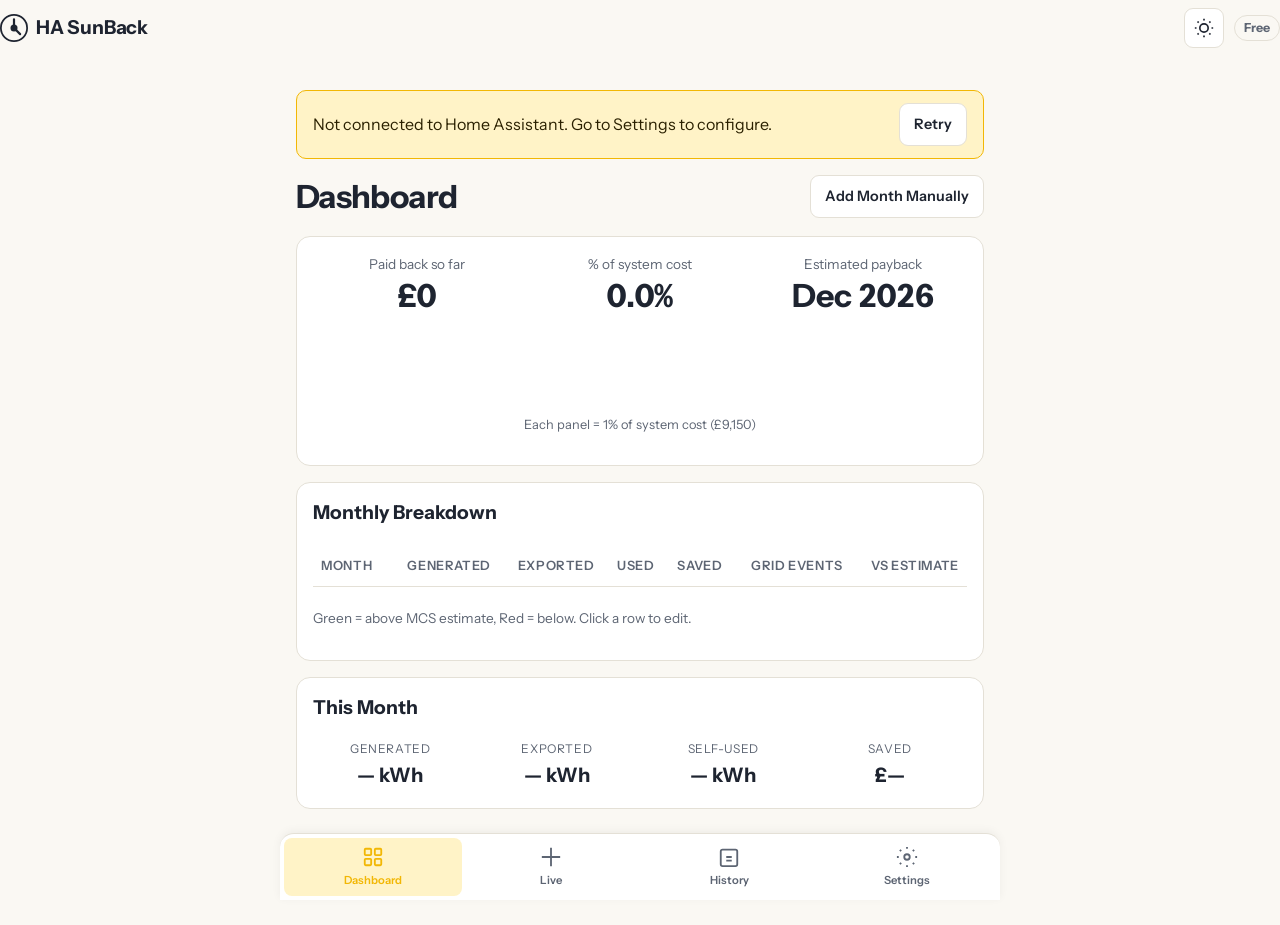
==== index.html @ 03e274e6 "Initial commit: HA SunBack dashboard - local solar payback tracker for Home Assistant" ====
<!DOCTYPE html>
<html lang="en">
<head>
  <meta charset="UTF-8">
  <meta name="viewport" content="width=device-width, initial-scale=1, viewport-fit=cover">
  <meta name="description" content="Local solar payback dashboard for Home Assistant">
  <meta name="theme-color" content="#1C2B4A">
  <title>HA SunBack — Solar Payback Dashboard</title>

  <!-- Font: Instrument Sans via Google Fonts -->
  <link rel="preconnect" href="https://fonts.googleapis.com">
  <link rel="preconnect" href="https://fonts.gstatic.com" crossorigin>
  <link href="https://fonts.googleapis.com/css2?family=Instrument+Sans:wght@400;600;700&display=swap" rel="stylesheet">

  <!-- Theme script: runs in <head> before paint -->
  <script src="theme.js"></script>

  <!-- Styles -->
  <link rel="stylesheet" href="styles.css">
</head>
<body>
  <!-- Header -->
  <header class="top" role="banner">
    <a href="/" class="brand" aria-label="HA SunBack home">
      <svg class="brand-icon" viewBox="0 0 32 32" fill="none" aria-hidden="true">
        <circle cx="16" cy="16" r="15" stroke="currentColor" stroke-width="2"/>
        <path d="M16 6v10l7 7" stroke="currentColor" stroke-width="2.5" stroke-linecap="round" stroke-linejoin="round"/>
        <circle cx="16" cy="16" r="4" fill="currentColor"/>
      </svg>
      <span>HA SunBack</span>
    </a>
    <div class="top-right">
      <button id="themeBtn" class="theme-btn" aria-label="Switch to dark theme" aria-pressed="false" type="button">
        <svg class="i-sun" viewBox="0 0 24 24" fill="none" stroke="currentColor" stroke-width="2" aria-hidden="true"><circle cx="12" cy="12" r="5"/><path d="M12 1v2M12 21v2M4.22 4.22l1.42 1.42M18.36 18.36l1.42 1.42M1 12h2M21 12h2M4.22 19.78l1.42-1.42M18.36 5.64l1.42-1.42"/></svg>
        <svg class="i-moon" viewBox="0 0 24 24" fill="none" stroke="currentColor" stroke-width="2" aria-hidden="true" style="display:none"><path d="M21 12.79A9 9 0 1 1 11.21 3 7 7 0 0 0 21 12.79z"/></svg>
      </button>
      <span class="plan" id="planBadge">Free</span>
    </div>
  </header>

  <main>
    <!-- Connection status banner -->
    <div id="connBanner" class="conn-banner" hidden>
      <span id="connStatus">Connecting to Home Assistant…</span>
      <button id="retryBtn" class="btn-secondary" type="button">Retry</button>
    </div>

    <!-- Overview / Dashboard -->
    <section id="view-overview" class="view" aria-labelledby="overview-title">
      <header class="view-header">
        <h1 id="overview-title">Dashboard</h1>
        <div class="view-actions">
          <button id="btnAddMonth" class="btn-secondary" type="button">Add Month Manually</button>
        </div>
      </header>

      <!-- Payback Summary -->
      <div class="card payback-summary">
        <div class="summary-grid">
          <div class="summary-item">
            <p class="label muted">Paid back so far</p>
            <p class="value num" id="paidBackTotal">£0</p>
          </div>
          <div class="summary-item">
            <p class="label muted">% of system cost</p>
            <p class="value num" id="paidBackPct">0%</p>
          </div>
          <div class="summary-item">
            <p class="label muted">Estimated payback</p>
            <p class="value num" id="paybackDate">—</p>
          </div>
        </div>

        <!-- Panels Grid -->
        <div class="panel-grid-wrap">
          <div class="cells" id="panelsGrid" role="img" aria-label="Payback progress panels, each cell is 1% of system cost"></div>
          <p class="grid-caption muted">Each panel = 1% of system cost (£9,150)</p>
        </div>
      </div>

      <!-- Monthly Breakdown -->
      <section class="card" aria-labelledby="monthly-title">
        <h2 id="monthly-title">Monthly Breakdown</h2>
        <div class="table-wrap" id="monthlyTable">
          <table>
            <thead>
              <tr>
                <th scope="col">Month</th>
                <th scope="col">Generated</th>
                <th scope="col">Exported</th>
                <th scope="col">Used</th>
                <th scope="col">Saved</th>
                <th scope="col">Grid Events</th>
                <th scope="col">vs Estimate</th>
              </tr>
            </thead>
            <tbody id="monthlyBody"></tbody>
          </table>
        </div>
        <p class="muted" style="font-size:0.85rem; margin-top:8px;">Green = above MCS estimate, Red = below. Click a row to edit.</p>
      </section>

      <!-- Quick Stats -->
      <div class="card quick-stats">
        <h2>This Month</h2>
        <div class="stats-grid">
          <div class="stat">
            <span class="stat-label muted">Generated</span>
            <span class="stat-value num" id="statGen">— kWh</span>
          </div>
          <div class="stat">
            <span class="stat-label muted">Exported</span>
            <span class="stat-value num" id="statExp">— kWh</span>
          </div>
          <div class="stat">
            <span class="stat-label muted">Self-used</span>
            <span class="stat-value num" id="statUsed">— kWh</span>
          </div>
          <div class="stat">
            <span class="stat-label muted">Saved</span>
            <span class="stat-value num" id="statSaved">£—</span>
          </div>
        </div>
      </div>
    </section>

    <!-- Live View -->
    <section id="view-live" class="view" hidden aria-labelledby="live-title">
      <header class="view-header">
        <h1 id="live-title">Live Power Flow</h1>
      </header>
      <div class="card live-flow">
        <svg id="liveDiagram" viewBox="0 0 600 300" aria-label="Real-time power flow diagram"></svg>
        <div class="live-values">
          <div class="live-item">
            <span class="live-label muted">PV Generation</span>
            <span class="live-value num" id="livePV">— kW</span>
          </div>
          <div class="live-item">
            <span class="live-label muted">Battery</span>
            <span class="live-value num" id="liveBat">— kW</span>
          </div>
          <div class="live-item">
            <span class="live-label muted">Grid</span>
            <span class="live-value num" id="liveGrid">— kW</span>
          </div>
          <div class="live-item">
            <span class="live-label muted">House Load</span>
            <span class="live-value num" id="liveLoad">— kW</span>
          </div>
          <div class="live-item">
            <span class="live-label muted">Battery SoC</span>
            <span class="live-value num" id="liveSoc">—%</span>
          </div>
          <div class="live-item">
            <span class="live-label muted">Saving Now</span>
            <span class="live-value num" id="liveSaving">£—/h</span>
          </div>
        </div>
      </div>
    </section>

    <!-- History View -->
    <section id="view-history" class="view" hidden aria-labelledby="history-title">
      <header class="view-header">
        <h1 id="history-title">History</h1>
      </header>
      <div class="card">
        <h2>Yearly Summary</h2>
        <div id="yearlyCharts"></div>
      </div>
      <div class="card">
        <h2>Monthly Detail</h2>
        <div class="table-wrap" id="historyTable">
          <table>
            <thead>
              <tr>
                <th scope="col">Month</th>
                <th scope="col">Generated</th>
                <th scope="col">Exported</th>
                <th scope="col">Self-used</th>
                <th scope="col">Grid Import</th>
                <th scope="col">Battery Charged</th>
                <th scope="col">Battery Discharged</th>
                <th scope="col">Saved</th>
                <th scope="col">vs Estimate</th>
              </tr>
            </thead>
            <tbody id="historyBody"></tbody>
          </table>
        </div>
      </div>
    </section>

    <!-- Settings View -->
    <section id="view-settings" class="view" hidden aria-labelledby="settings-title">
      <header class="view-header">
        <h1 id="settings-title">Settings</h1>
      </header>

      <!-- System Config -->
      <section class="card" aria-labelledby="sys-title">
        <h2 id="sys-title">System Configuration</h2>
        <form id="formSystem" class="form-grid">
          <div class="form-field">
            <label for="sysCost">System Cost (£)</label>
            <input type="number" id="sysCost" name="cost" step="100" min="0" required>
          </div>
          <div class="form-field">
            <label for="sysInstall">Install Date</label>
            <input type="date" id="sysInstall" name="install" required>
          </div>
          <div class="form-field">
            <label for="sysMcs">MCS Estimated Annual Generation (kWh/year)</label>
            <input type="number" id="sysMcs" name="mcs" step="10" min="0" required>
          </div>
          <div class="form-field">
            <label for="sysCapacity">System Capacity (kWp)</label>
            <input type="number" id="sysCapacity" name="capacity" step="0.1" min="0">
          </div>
          <button type="submit" class="btn-primary">Save System Config</button>
        </form>
      </section>

      <!-- Tariff History -->
      <section class="card" aria-labelledby="tariff-title">
        <h2 id="tariff-title">Tariff History</h2>
        <p class="muted">Add rate changes. Earlier months keep previous rates.</p>
        <form id="formTariff" class="form-grid" style="margin-bottom:16px;">
          <div class="form-field">
            <label for="tariffMonth">Start Month</label>
            <input type="month" id="tariffMonth" name="month" required>
          </div>
          <div class="form-field">
            <label for="tariffDay">Day Rate (p/kWh)</label>
            <input type="number" id="tariffDay" name="day" step="0.01" min="0" required>
          </div>
          <div class="form-field">
            <label for="tariffNight">Night Rate (p/kWh)</label>
            <input type="number" id="tariffNight" name="night" step="0.01" min="0">
          </div>
          <div class="form-field">
            <label for="tariffExport">Export Rate (p/kWh)</label>
            <input type="number" id="tariffExport" name="export" step="0.01" min="0">
          </div>
          <button type="submit" class="btn-primary">Add Rate Change</button>
        </form>
        <div id="tariffList"></div>
      </section>

      <!-- Grid Events (axle.energy) -->
      <section class="card" aria-labelledby="grid-title">
        <h2 id="grid-title">Grid Events (axle.energy)</h2>
        <p class="muted">Manual payments from grid balancing events.</p>
        <form id="formGridEvent" class="form-grid" style="margin-bottom:16px;">
          <div class="form-field">
            <label for="geDate">Payment Date</label>
            <input type="date" id="geDate" name="date" required>
          </div>
          <div class="form-field">
            <label for="geAmount">Earnings (£)</label>
            <input type="number" id="geAmount" name="amount" step="0.01" min="0" required>
          </div>
          <div class="form-field">
            <label for="geNotes">Notes (optional)</label>
            <input type="text" id="geNotes" name="notes" placeholder="e.g. Demand flexibility event">
          </div>
          <button type="submit" class="btn-primary">Add Grid Event</button>
        </form>
        <div id="gridEventList"></div>
      </section>

      <!-- HA Connection -->
      <section class="card" aria-labelledby="ha-title">
        <h2 id="ha-title">Home Assistant Connection</h2>
        <form id="formHA" class="form-grid">
          <div class="form-field">
            <label for="haUrl">HA URL</label>
            <input type="url" id="haUrl" name="url" placeholder="http://homeassistant.local:8123" required>
          </div>
          <div class="form-field">
            <label for="haToken">Long-Lived Access Token</label>
            <input type="password" id="haToken" name="token" placeholder="eyJhbGciOiJIUzI1NiIsInR5cCI6..." required>
          </div>
          <button type="submit" class="btn-primary">Test & Save Connection</button>
        </form>
        <p class="muted" style="font-size:0.85rem; margin-top:8px;">Token is stored locally in your browser only.</p>
      </section>

      <!-- Entity Mapping -->
      <section class="card" aria-labelledby="entity-title">
        <h2 id="entity-title">Entity Mapping</h2>
        <p class="muted">Map your HA entities. Most are auto-detected from Fox ESS Cloud.</p>
        <div id="entityMapping"></div>
      </section>

      <!-- Export -->
      <section class="card" aria-labelledby="export-title">
        <h2 id="export-title">Export Data</h2>
        <div style="display:flex; gap:12px; flex-wrap:wrap;">
          <button id="btnExportPDF" class="btn-secondary" type="button">PDF Report</button>
          <button id="btnExportExcel" class="btn-secondary" type="button">Excel (.xlsx)</button>
          <button id="btnExportCSV" class="btn-secondary" type="button">CSV</button>
        </div>
      </section>

      <!-- Danger Zone -->
      <section class="card danger-zone" aria-labelledby="danger-title">
        <h2 id="danger-title">Danger Zone</h2>
        <button id="btnClearAll" class="btn-danger" type="button">Clear All Local Data</button>
        <p class="muted" style="font-size:0.85rem; margin-top:8px;">Removes all settings, tariff history, grid events, and cached monthly data. Cannot be undone.</p>
      </section>
    </section>
  </main>

  <!-- Navigation -->
  <nav class="bottom-nav" role="navigation" aria-label="Main navigation">
    <a href="#overview" class="nav-item active" data-view="overview">
      <svg viewBox="0 0 24 24" fill="none" stroke="currentColor" stroke-width="2" aria-hidden="true"><rect x="3" y="3" width="7" height="7" rx="1"/><rect x="14" y="3" width="7" height="7" rx="1"/><rect x="3" y="14" width="7" height="7" rx="1"/><rect x="14" y="14" width="7" height="7" rx="1"/></svg>
      <span>Dashboard</span>
    </a>
    <a href="#live" class="nav-item" data-view="live">
      <svg viewBox="0 0 24 24" fill="none" stroke="currentColor" stroke-width="2" aria-hidden="true"><path d="M12 2v10M12 22v-10M2 12h10M22 12h-10"/></svg>
      <span>Live</span>
    </a>
    <a href="#history" class="nav-item" data-view="history">
      <svg viewBox="0 0 24 24" fill="none" stroke="currentColor" stroke-width="2" aria-hidden="true"><rect x="3" y="4" width="18" height="18" rx="2"/><path d="M9 12h6M9 16h6"/></svg>
      <span>History</span>
    </a>
    <a href="#settings" class="nav-item" data-view="settings">
      <svg viewBox="0 0 24 24" fill="none" stroke="currentColor" stroke-width="2" aria-hidden="true"><circle cx="12" cy="12" r="3"/><path d="M12 1v2M12 21v2M4.22 4.22l1.42 1.42M18.36 18.36l1.42 1.42M1 12h2M21 12h2M4.22 19.78l1.42-1.42M18.36 5.64l1.42-1.42"/></svg>
      <span>Settings</span>
    </a>
  </nav>

  <!-- Modals -->
  <div id="modalOverlay" class="modal-overlay" hidden></div>
  <div id="modalAddMonth" class="modal" hidden role="dialog" aria-labelledby="modalAddMonthTitle" aria-modal="true">
    <header class="modal-header">
      <h2 id="modalAddMonthTitle">Add Monthly Figures</h2>
      <button class="modal-close" type="button" aria-label="Close">&times;</button>
    </header>
    <form id="formAddMonth" class="form-grid">
      <div class="form-field">
        <label for="amMonth">Month</label>
        <input type="month" id="amMonth" name="month" required>
      </div>
      <div class="form-field">
        <label for="amGen">Generated (kWh)</label>
        <input type="number" id="amGen" name="gen" step="0.1" min="0" required>
      </div>
      <div class="form-field">
        <label for="amExp">Exported (kWh)</label>
        <input type="number" id="amExp" name="exp" step="0.1" min="0" required>
      </div>
      <div class="form-field">
        <label for="amGrid">Grid Import (kWh)</label>
        <input type="number" id="amGrid" name="grid" step="0.1" min="0" required>
      </div>
      <div class="form-field">
        <label for="amBatChg">Battery Charged (kWh)</label>
        <input type="number" id="amBatChg" name="batchg" step="0.1" min="0">
      </div>
      <div class="form-field">
        <label for="amBatDis">Battery Discharged (kWh)</label>
        <input type="number" id="amBatDis" name="batdis" step="0.1" min="0">
      </div>
      <div class="form-actions">
        <button type="button" class="btn-secondary modal-cancel">Cancel</button>
        <button type="submit" class="btn-primary">Save</button>
      </div>
    </form>
  </div>

  <!-- Scripts -->
  <script type="module" src="js/app.js"></script>
</body>
</html>
---- styles.css ----
/* ==========================================================================
   HA SunBack — Design Tokens & Component Styles
   Based on SunBack.co.uk design system
   ========================================================================== */

/* --- Design tokens (light) --- */
:root {
  --paper: #FAF8F3;
  --surface: #FFFFFF;
  --ink: #1E2430;
  --muted: #5D6573;
  --line: #E4E0D6;
  --panel: #1C2B4A;
  --panel-line: #8FA3C4;
  --cell: #22365C;
  --sun: #F2B705;
  --sun-ink: #2A2000;
  --sun-soft: #FFF3C7;
  --export: #2F7A9E;
  --bad: #B3452C;
  --field: #FFFFFF;
  --good: #2E7D4F;
  --tag-new-bg: #DFF3E6;
  --tag-new: #1D6B3E;
  --tag-imp-bg: #E2EBFA;
  --tag-imp: #2B4F8F;
  --tag-fix-bg: #FBE9D0;
  --tag-fix: #8A5200;
  color-scheme: light;
}

/* --- Design tokens (dark) --- */
@media (prefers-color-scheme: dark) {
  :root:not([data-theme="light"]) {
    --paper: #12151B;
    --surface: #1A1F27;
    --ink: #E8EAEE;
    --muted: #A2A9B5;
    --line: #2C323D;
    --panel: #0E1A30;
    --panel-line: #4D6286;
    --cell: #1A2B4A;
    --sun: #F5C531;
    --sun-ink: #2A2000;
    --sun-soft: #3A3115;
    --export: #5BB0D6;
    --bad: #E07A62;
    --field: #141920;
    --good: #5BBF84;
    --tag-new-bg: #163A25;
    --tag-new: #8FE0AE;
    --tag-imp-bg: #1B2B48;
    --tag-imp: #A9C4F5;
    --tag-fix-bg: #3D2A10;
    --tag-fix: #F3C27A;
    color-scheme: dark;
  }
}

:root[data-theme="dark"] {
  --paper: #12151B;
  --surface: #1A1F27;
  --ink: #E8EAEE;
  --muted: #A2A9B5;
  --line: #2C323D;
  --panel: #0E1A30;
  --panel-line: #4D6286;
  --cell: #1A2B4A;
  --sun: #F5C531;
  --sun-ink: #2A2000;
  --sun-soft: #3A3115;
  --export: #5BB0D6;
  --bad: #E07A62;
  --field: #141920;
  --good: #5BBF84;
  --tag-new-bg: #163A25;
  --tag-new: #8FE0AE;
  --tag-imp-bg: #1B2B48;
  --tag-imp: #A9C4F5;
  --tag-fix-bg: #3D2A10;
  --tag-fix: #F3C27A;
  color-scheme: dark;
}

/* --- Reset & base --- */
:root {
  box-sizing: border-box;
  padding-top: env(safe-area-inset-top, 0px);
  padding-bottom: env(safe-area-inset-bottom, 0px);
}
html {
  scroll-padding-top: env(safe-area-inset-top, 0px);
}
*, ::before, ::after {
  box-sizing: inherit;
}
body {
  margin: 0;
  background: var(--paper);
  color: var(--ink);
  font-family: "Instrument Sans", system-ui, -apple-system, "Segoe UI", Roboto, Arial, sans-serif;
  font-size: 16px;
  line-height: 1.45;
  min-height: 100vh;
  display: flex;
  flex-direction: column;
}
main {
  max-width: 720px;
  margin: 0 auto;
  padding: 16px 16px 100px;
  flex: 1;
  width: 100%;
}
h1, h2, h3 {
  margin: 0;
  line-height: 1.15;
}
h1 { font-size: clamp(2rem, 8vw, 2.8rem); font-weight: 700; letter-spacing: -0.02em; line-height: 1.05; }
h2 { font-size: 1.2rem; font-weight: 700; margin-bottom: 10px; }
h3 { font-size: 1rem; font-weight: 600; margin-bottom: 8px; }
p { margin: 0 0 1em; }
a { color: var(--sun); text-decoration: none; }
a:hover { text-decoration: underline; }
button, input, select, textarea {
  font: inherit;
  color: inherit;
}
button { cursor: pointer; }
:focus-visible {
  outline: 3px solid var(--sun);
  outline-offset: 2px;
}
.muted { color: var(--muted); }
.num { font-variant-numeric: tabular-nums; }
.sr {
  position: absolute;
  width: 1px;
  height: 1px;
  overflow: hidden;
  clip: rect(0, 0, 0, 0);
  white-space: nowrap;
}
[hidden] { display: none !important; }

/* --- Header --- */
.top {
  display: flex;
  justify-content: space-between;
  align-items: center;
  gap: 12px;
  margin-bottom: 18px;
  padding: 8px 0;
}
.brand {
  display: flex;
  align-items: center;
  gap: 8px;
  font-weight: 700;
  font-size: 1.2rem;
  letter-spacing: -0.01em;
  text-decoration: none;
  color: var(--ink);
}
.brand:hover { text-decoration: none; }
.brand-icon { width: 28px; height: 28px; flex-shrink: 0; }
.top-right {
  display: flex;
  align-items: center;
  gap: 10px;
}

/* Theme button */
.theme-btn {
  display: inline-flex;
  align-items: center;
  justify-content: center;
  width: 40px;
  height: 40px;
  border-radius: 9px;
  border: 1.5px solid var(--line);
  background: var(--surface);
  color: var(--ink);
  transition: border-color 0.15s, background 0.15s;
}
.theme-btn:hover { border-color: var(--sun); }
.theme-btn:focus-visible { outline-offset: 2px; }
.theme-btn svg { width: 20px; height: 20px; }

/* Plan badge */
.plan {
  font-size: 0.78rem;
  font-weight: 700;
  padding: 3px 9px;
  border-radius: 999px;
  border: 1.5px solid var(--line);
  color: var(--muted);
  white-space: nowrap;
}
.plan.pro {
  border-color: var(--sun);
  color: var(--ink);
  background: var(--sun-soft);
}

/* Connection banner */
.conn-banner {
  display: flex;
  align-items: center;
  justify-content: space-between;
  gap: 12px;
  padding: 12px 16px;
  background: var(--sun-soft);
  border: 1px solid var(--sun);
  border-radius: 10px;
  margin-bottom: 16px;
  color: var(--sun-ink);
}
.conn-banner.error {
  background: #FEE2E2;
  border-color: var(--bad);
  color: #991B1B;
}

/* View header */
.view-header {
  display: flex;
  justify-content: space-between;
  align-items: center;
  gap: 12px;
  margin-bottom: 18px;
  flex-wrap: wrap;
}
.view-header h1 { font-size: clamp(1.5rem, 6vw, 2rem); }
.view-actions { display: flex; gap: 8px; }

/* Cards */
.card {
  background: var(--surface);
  border: 1px solid var(--line);
  border-radius: 14px;
  padding: 18px 16px;
  display: grid;
  gap: 14px;
  margin-bottom: 16px;
}

/* Buttons */
.btn-primary {
  appearance: none;
  border: none;
  border-radius: 9px;
  padding: 12px 16px;
  font-weight: 700;
  font-size: 1rem;
  background: var(--sun);
  color: var(--sun-ink);
  transition: filter 0.15s, transform 0.05s;
}
.btn-primary:hover { filter: brightness(1.05); }
.btn-primary:active { transform: scale(0.98); }
.btn-primary:focus-visible { outline-offset: 2px; }
.btn-primary:disabled { opacity: 0.6; cursor: not-allowed; }

.btn-secondary {
  appearance: none;
  border: 1.5px solid var(--line);
  border-radius: 9px;
  padding: 10px 14px;
  font-weight: 600;
  font-size: 0.9rem;
  background: var(--surface);
  color: var(--ink);
  transition: border-color 0.15s, background 0.15s;
}
.btn-secondary:hover { border-color: var(--sun); background: var(--sun-soft); }
.btn-secondary:focus-visible { outline-offset: 2px; }

.btn-danger {
  appearance: none;
  border: none;
  border-radius: 9px;
  padding: 10px 14px;
  font-weight: 600;
  font-size: 0.9rem;
  background: var(--bad);
  color: white;
  transition: filter 0.15s;
}
.btn-danger:hover { filter: brightness(1.1); }
.btn-danger:focus-visible { outline-offset: 2px; }

/* Form grid */
.form-grid {
  display: grid;
  gap: 12px;
  grid-template-columns: repeat(auto-fit, minmax(200px, 1fr));
  align-items: end;
}
.form-field {
  display: grid;
  gap: 6px;
}
.form-field label {
  font-size: 0.85rem;
  font-weight: 600;
  color: var(--muted);
}
.form-field input,
.form-field select {
  padding: 10px 12px;
  border: 1.5px solid var(--line);
  border-radius: 9px;
  background: var(--field);
  color: var(--ink);
  font-size: 1rem;
}
.form-field input:focus,
.form-field select:focus {
  border-color: var(--sun);
  outline: none;
}
.form-actions {
  display: flex;
  gap: 8px;
  justify-content: flex-end;
  grid-column: 1 / -1;
}

/* Payback Summary */
.payback-summary { gap: 18px; }
.summary-grid {
  display: grid;
  grid-template-columns: repeat(3, 1fr);
  gap: 16px;
  text-align: center;
}
.summary-item .label {
  font-size: 0.85rem;
  margin-bottom: 4px;
}
.summary-item .value {
  font-size: clamp(1.5rem, 5vw, 2rem);
  font-weight: 700;
  line-height: 1.1;
}
.summary-item .value.positive { color: var(--good); }
.summary-item .value.negative { color: var(--bad); }

/* Panels Grid */
.panel-grid-wrap { text-align: center; }
.cells {
  display: inline-grid;
  grid-template-columns: repeat(10, minmax(0, 1fr));
  gap: 3px;
  max-width: 100%;
}
.cells i {
  aspect-ratio: 1.6 / 1;
  border-radius: 2px;
  background: var(--cell);
  transition: background 0.15s ease;
  position: relative;
}
.cells i::after {
  content: "";
  position: absolute;
  inset: 0;
  border-radius: 2px;
  background: var(--sun);
  transform: scaleY(0);
  transform-origin: bottom;
  transition: transform 0.3s ease;
}
.cells i.filled::after { transform: scaleY(1); }
.grid-caption { margin-top: 8px; font-size: 0.8rem; }

/* Monthly Table */
.table-wrap { overflow-x: auto; }
table { width: 100%; border-collapse: collapse; font-size: 0.9rem; }
th, td { padding: 10px 8px; text-align: right; border-bottom: 1px solid var(--line); }
th:first-child, td:first-child { text-align: left; }
th { font-weight: 600; color: var(--muted); font-size: 0.8rem; text-transform: uppercase; letter-spacing: 0.05em; }
tbody tr:hover { background: var(--paper); }
.positive { color: var(--good); }
.negative { color: var(--bad); }
.neutral { color: var(--muted); }

/* Quick Stats */
.quick-stats { gap: 12px; }
.stats-grid {
  display: grid;
  grid-template-columns: repeat(4, 1fr);
  gap: 12px;
}
.stat { text-align: center; }
.stat-label { display: block; font-size: 0.75rem; text-transform: uppercase; letter-spacing: 0.05em; margin-bottom: 4px; }
.stat-value { font-size: 1.25rem; font-weight: 700; }

/* Live View */
.live-flow { gap: 16px; }
#liveDiagram { width: 100%; height: auto; max-height: 280px; }
.live-values {
  display: grid;
  grid-template-columns: repeat(auto-fit, minmax(140px, 1fr));
  gap: 12px;
}
.live-item { text-align: center; padding: 12px; background: var(--paper); border-radius: 10px; border: 1px solid var(--line); }
.live-label { display: block; font-size: 0.75rem; text-transform: uppercase; letter-spacing: 0.05em; margin-bottom: 4px; }
.live-value { font-size: 1.5rem; font-weight: 700; }

/* Tariff List */
.tariff-item {
  display: flex;
  align-items: center;
  justify-content: space-between;
  gap: 12px;
  padding: 10px 12px;
  background: var(--paper);
  border: 1px solid var(--line);
  border-radius: 8px;
  margin-bottom: 8px;
  flex-wrap: wrap;
}
.tariff-info { display: flex; flex-wrap: wrap; gap: 16px; font-size: 0.9rem; }
.tariff-info span { display: flex; align-items: center; gap: 4px; }
.tariff-actions { display: flex; gap: 8px; }

/* Grid Event List */
.ge-item {
  display: flex;
  align-items: center;
  justify-content: space-between;
  gap: 12px;
  padding: 10px 12px;
  background: var(--paper);
  border: 1px solid var(--line);
  border-radius: 8px;
  margin-bottom: 8px;
  flex-wrap: wrap;
}
.ge-info { display: flex; flex-wrap: wrap; gap: 16px; font-size: 0.9rem; }
.ge-actions { display: flex; gap: 8px; }

/* Entity Mapping */
.entity-row {
  display: grid;
  grid-template-columns: 1fr 2fr;
  gap: 12px;
  padding: 8px 0;
  border-bottom: 1px solid var(--line);
  align-items: center;
}
.entity-row:last-child { border-bottom: none; }
.entity-label { font-size: 0.9rem; color: var(--muted); }
.entity-input { font-family: monospace; font-size: 0.85rem; }

/* Bottom Nav */
.bottom-nav {
  position: fixed;
  bottom: 0;
  left: 0;
  right: 0;
  max-width: 720px;
  margin: 0 auto;
  display: flex;
  background: var(--surface);
  border-top: 1px solid var(--line);
  padding: 4px;
  border-radius: 14px 14px 0 0;
  box-shadow: 0 -2px 10px rgba(0,0,0,0.05);
  z-index: 100;
}
.nav-item {
  flex: 1;
  display: flex;
  flex-direction: column;
  align-items: center;
  gap: 4px;
  padding: 8px 4px;
  color: var(--muted);
  text-decoration: none;
  font-size: 0.7rem;
  font-weight: 600;
  border-radius: 8px;
  transition: color 0.15s, background 0.15s;
}
.nav-item:hover, .nav-item.active { color: var(--sun); background: var(--sun-soft); text-decoration: none; }
.nav-item svg { width: 22px; height: 22px; }

/* Modals */
.modal-overlay {
  position: fixed;
  inset: 0;
  background: rgba(0,0,0,0.4);
  z-index: 200;
  display: flex;
  align-items: center;
  justify-content: center;
  padding: 16px;
}
.modal {
  position: relative;
  background: var(--surface);
  border: 1px solid var(--line);
  border-radius: 14px;
  padding: 20px;
  width: 100%;
  max-width: 420px;
  max-height: 90vh;
  overflow-y: auto;
  z-index: 201;
  box-shadow: 0 10px 40px rgba(0,0,0,0.2);
}
.modal-header {
  display: flex;
  justify-content: space-between;
  align-items: center;
  margin-bottom: 16px;
}
.modal-header h2 { font-size: 1.1rem; }
.modal-close {
  width: 32px;
  height: 32px;
  border: none;
  background: transparent;
  font-size: 1.5rem;
  color: var(--muted);
  border-radius: 50%;
  display: flex;
  align-items: center;
  justify-content: center;
}
.modal-close:hover { background: var(--paper); color: var(--ink); }

/* Danger Zone */
.danger-zone { border-color: var(--bad); }
.danger-zone h2 { color: var(--bad); }

/* Responsive */
@media (max-width: 480px) {
  .top { flex-wrap: wrap; gap: 8px; }
  .top-right { width: 100%; justify-content: flex-end; }
  .summary-grid { grid-template-columns: 1fr; gap: 12px; }
  .stats-grid { grid-template-columns: repeat(2, 1fr); }
  .form-grid { grid-template-columns: 1fr; }
  .cells { gap: 2px; }
  .nav-item span { font-size: 0.6rem; }
  .nav-item svg { width: 20px; height: 20px; }
  main { padding-bottom: 90px; }
}

/* Reduced motion */
@media (prefers-reduced-motion: reduce) {
  .cells i::after { transition: none; }
  * { animation: none !important; transition: none !important; }
}

/* Print */
@media print {
  .top, .btn-primary, .btn-secondary, .theme-btn, .bottom-nav, .view-actions { display: none !important; }
  main { max-width: none; padding: 0; }
  body { background: white; color: black; }
  .card { break-inside: avoid; page-break-inside: avoid; }
}
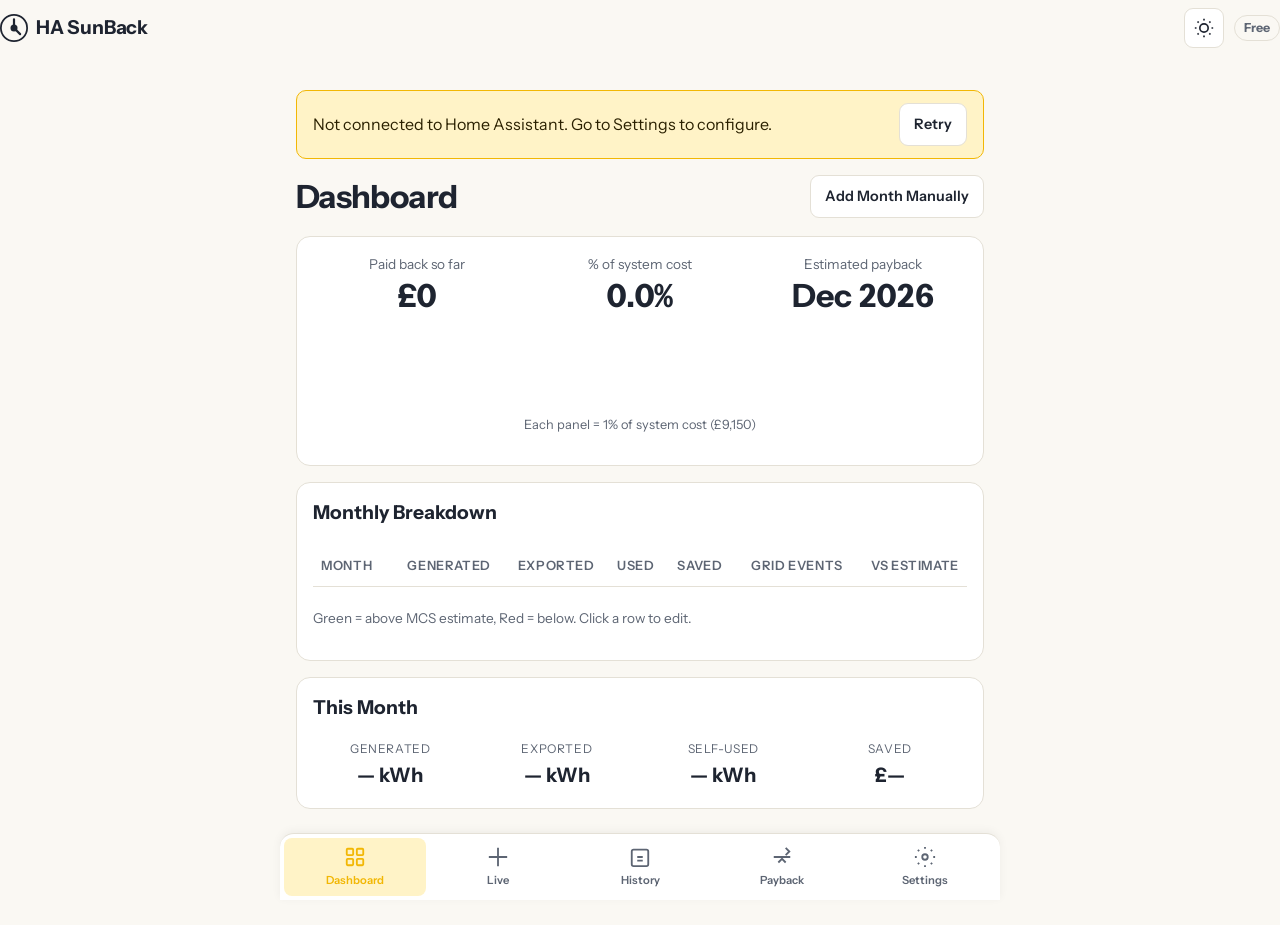
==== commit be7fef33: "Add Payback Projection view (5th page) - Added nav link 'Payback' with mdi:chart-timeline icon in in" ====
--- a/index.html
+++ b/index.html
@@ -21,7 +21,7 @@
 <body>
   <!-- Header -->
   <header class="top" role="banner">
-    <a href="/" class="brand" aria-label="HA SunBack home">
+    <a href="#overview" class="brand" aria-label="HA SunBack home">
       <svg class="brand-icon" viewBox="0 0 32 32" fill="none" aria-hidden="true">
         <circle cx="16" cy="16" r="15" stroke="currentColor" stroke-width="2"/>
         <path d="M16 6v10l7 7" stroke="currentColor" stroke-width="2.5" stroke-linecap="round" stroke-linejoin="round"/>
@@ -192,6 +192,28 @@
       </div>
     </section>
 
+    <!-- Payback Projection View -->
+    <section id="view-payback" class="view" hidden aria-labelledby="payback-title">
+      <header class="view-header">
+        <h1 id="payback-title">Payback Projection</h1>
+      </header>
+
+      <!-- Cumulative Savings Chart -->
+      <section class="card" aria-labelledby="cum-title">
+        <h2 id="cum-title">Cumulative Savings — With vs Without Battery</h2>
+        <p class="muted" style="font-size:0.85rem; margin-bottom:12px;">Lines show cumulative savings over time. The horizontal line marks system cost (£9,150). Where each curve crosses = payback point.</p>
+        <div id="cumulativeChart" style="width:100%; max-width:720px;"></div>
+        <div id="paybackDates" class="payback-dates" style="margin-top:12px; display:flex; gap:16px; flex-wrap:wrap; font-size:0.9rem;"></div>
+      </section>
+
+      <!-- Payback Date Movement Chart -->
+      <section class="card" aria-labelledby="movement-title">
+        <h2 id="movement-title">Projected Payback Date Movement</h2>
+        <p class="muted" style="font-size:0.85rem; margin-bottom:12px;">How the estimated payback date shifts as real generation accumulates. Y-axis = projected payback date; X-axis = observation date. Uses UK seasonal weighting for forward projection.</p>
+        <div id="paybackMovementChart" style="width:100%; max-width:720px;"></div>
+      </section>
+    </section>
+
     <!-- Settings View -->
     <section id="view-settings" class="view" hidden aria-labelledby="settings-title">
       <header class="view-header">
@@ -204,7 +226,7 @@
         <form id="formSystem" class="form-grid">
           <div class="form-field">
             <label for="sysCost">System Cost (£)</label>
-            <input type="number" id="sysCost" name="cost" step="100" min="0" required>
+            <input type="number" id="sysCost" name="cost" step="1" min="0" required>
           </div>
           <div class="form-field">
             <label for="sysInstall">Install Date</label>
@@ -216,7 +238,7 @@
           </div>
           <div class="form-field">
             <label for="sysCapacity">System Capacity (kWp)</label>
-            <input type="number" id="sysCapacity" name="capacity" step="0.1" min="0">
+            <input type="number" id="sysCapacity" name="capacity" step="0.01" min="0">
           </div>
           <button type="submit" class="btn-primary">Save System Config</button>
         </form>
@@ -326,6 +348,10 @@
     <a href="#history" class="nav-item" data-view="history">
       <svg viewBox="0 0 24 24" fill="none" stroke="currentColor" stroke-width="2" aria-hidden="true"><rect x="3" y="4" width="18" height="18" rx="2"/><path d="M9 12h6M9 16h6"/></svg>
       <span>History</span>
+    </a>
+    <a href="#payback" class="nav-item" data-view="payback">
+      <svg viewBox="0 0 24 24" fill="none" stroke="currentColor" stroke-width="2" aria-hidden="true"><path d="M16 2l4 4-4 4M8 18l4-4 4 4M3 12h18"/></svg>
+      <span>Payback</span>
     </a>
     <a href="#settings" class="nav-item" data-view="settings">
       <svg viewBox="0 0 24 24" fill="none" stroke="currentColor" stroke-width="2" aria-hidden="true"><circle cx="12" cy="12" r="3"/><path d="M12 1v2M12 21v2M4.22 4.22l1.42 1.42M18.36 18.36l1.42 1.42M1 12h2M21 12h2M4.22 19.78l1.42-1.42M18.36 5.64l1.42-1.42"/></svg>
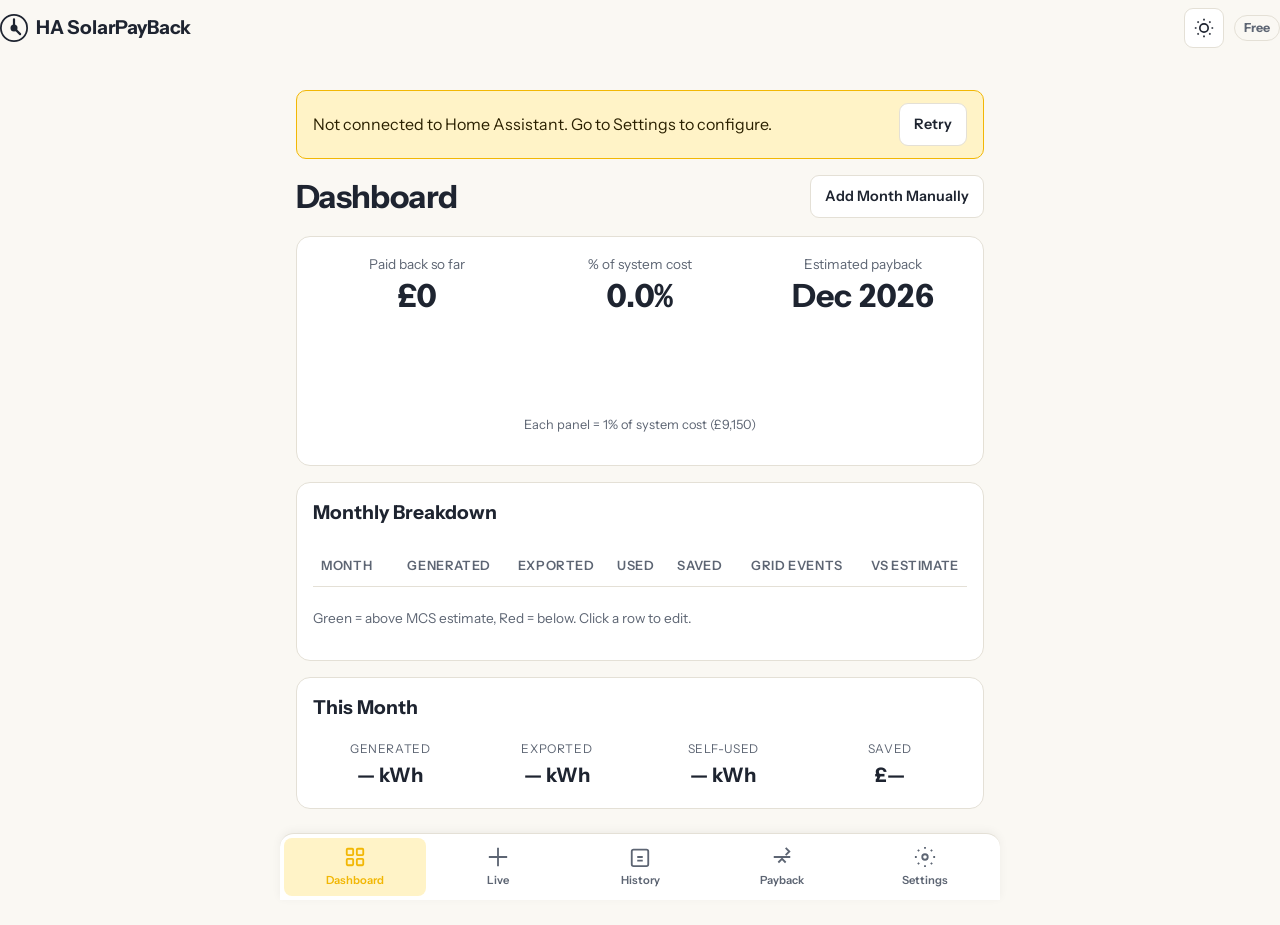
==== commit 64c3e6e7: "Rename app from HA SunBack to HA SolarPayBack (slug ha_solarpayback, folder, DB path, and all intern" ====
--- a/index.html
+++ b/index.html
@@ -5,7 +5,7 @@
   <meta name="viewport" content="width=device-width, initial-scale=1, viewport-fit=cover">
   <meta name="description" content="Local solar payback dashboard for Home Assistant">
   <meta name="theme-color" content="#1C2B4A">
-  <title>HA SunBack — Solar Payback Dashboard</title>
+  <title>HA SolarPayBack — Solar Payback Dashboard</title>
 
   <!-- Font: Instrument Sans via Google Fonts -->
   <link rel="preconnect" href="https://fonts.googleapis.com">
@@ -21,13 +21,13 @@
 <body>
   <!-- Header -->
   <header class="top" role="banner">
-    <a href="#overview" class="brand" aria-label="HA SunBack home">
+    <a href="#overview" class="brand" aria-label="HA SolarPayBack home">
       <svg class="brand-icon" viewBox="0 0 32 32" fill="none" aria-hidden="true">
         <circle cx="16" cy="16" r="15" stroke="currentColor" stroke-width="2"/>
         <path d="M16 6v10l7 7" stroke="currentColor" stroke-width="2.5" stroke-linecap="round" stroke-linejoin="round"/>
         <circle cx="16" cy="16" r="4" fill="currentColor"/>
       </svg>
-      <span>HA SunBack</span>
+      <span>HA SolarPayBack</span>
     </a>
     <div class="top-right">
       <button id="themeBtn" class="theme-btn" aria-label="Switch to dark theme" aria-pressed="false" type="button">
--- a/styles.css
+++ b/styles.css
@@ -1,6 +1,6 @@
 /* ==========================================================================
-   HA SunBack — Design Tokens & Component Styles
-   Based on SunBack.co.uk design system
+   HA SolarPayBack — Design Tokens & Component Styles
+   Based on SolarPayBack.co.uk design system
    ========================================================================== */
 
 /* --- Design tokens (light) --- */
